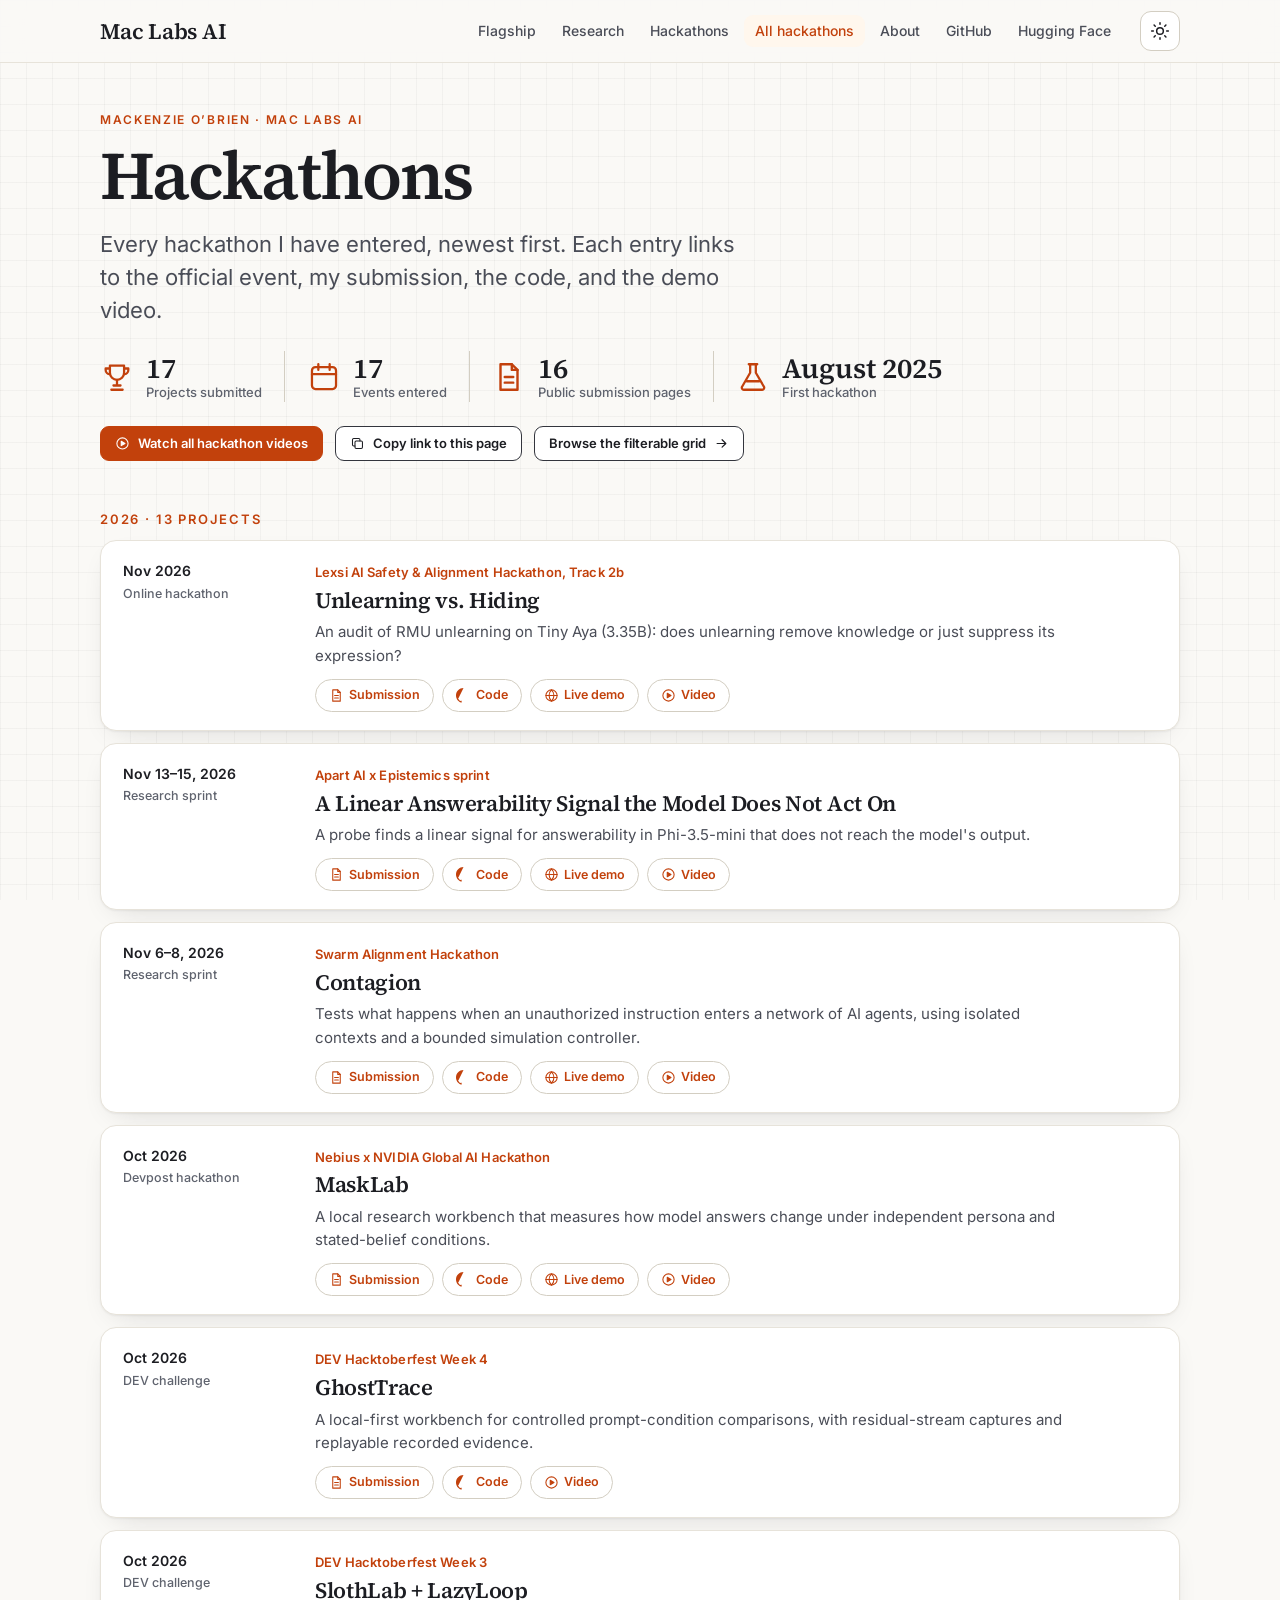
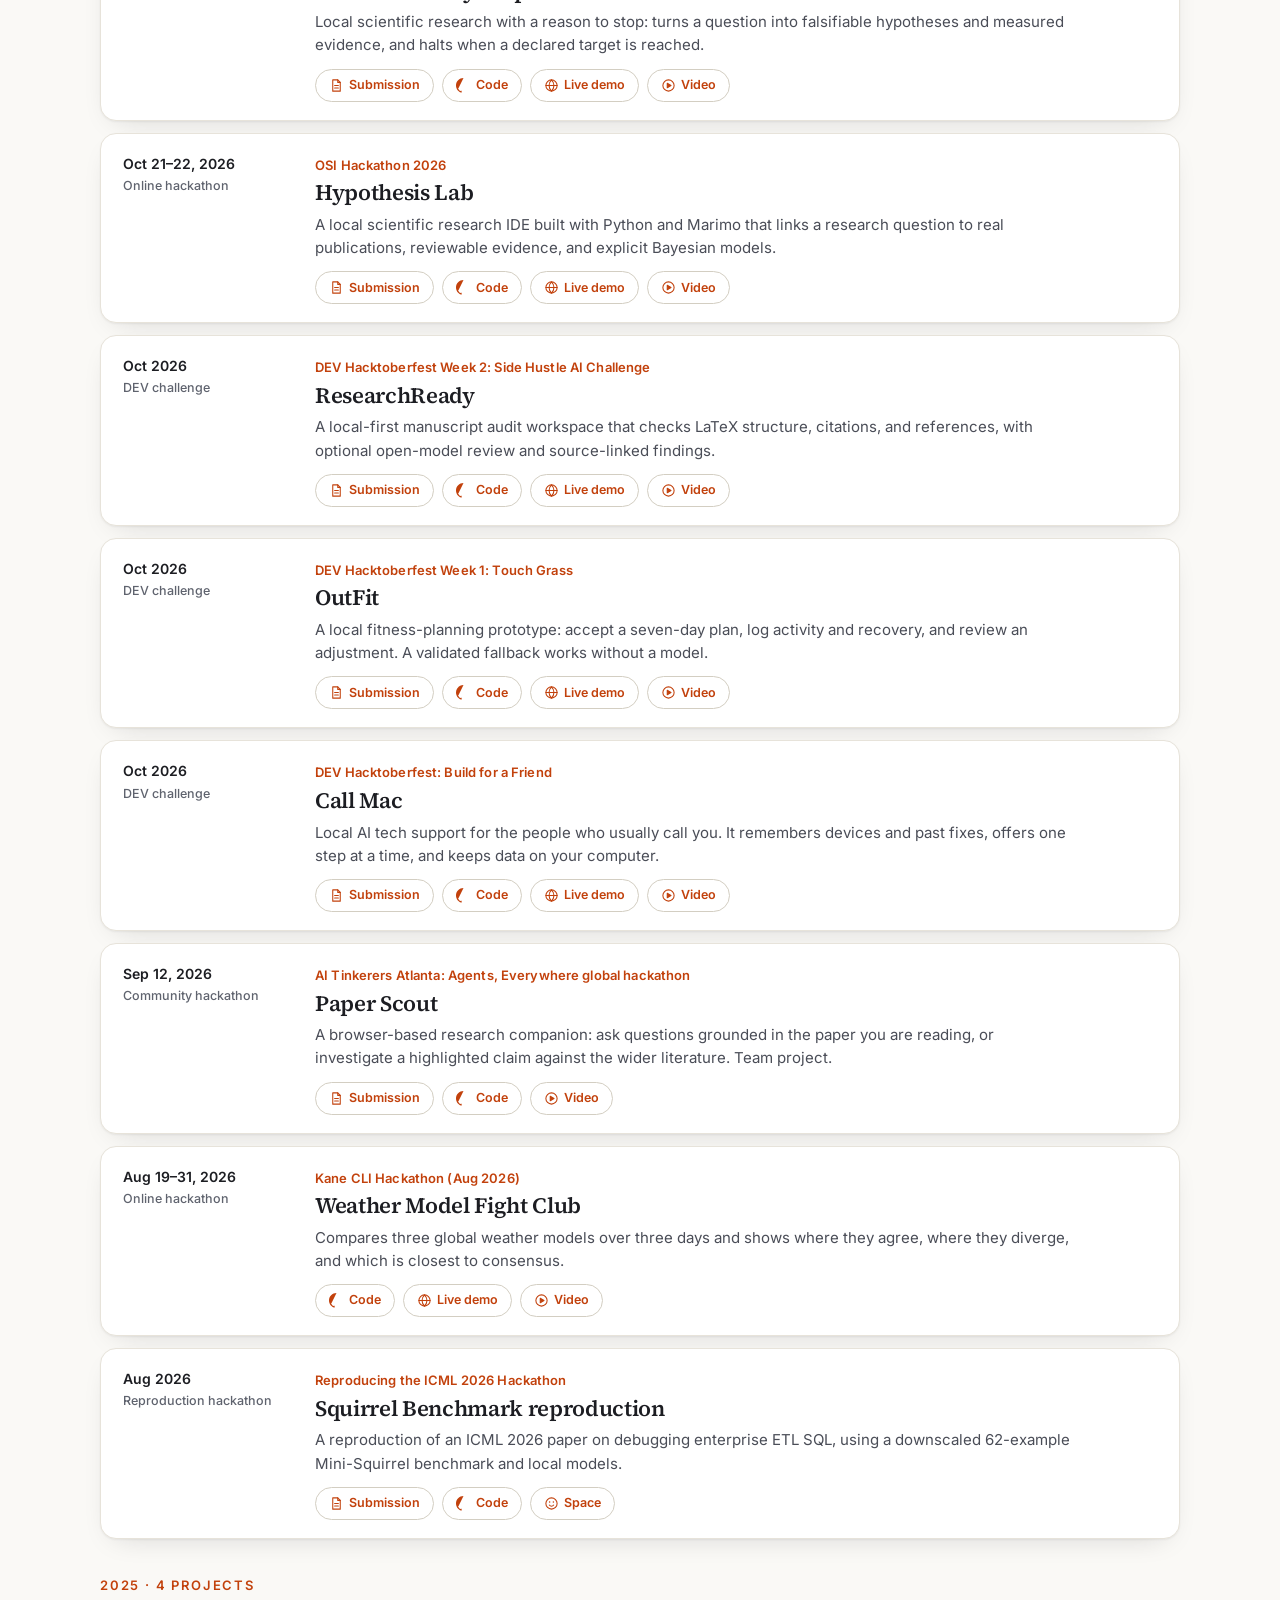
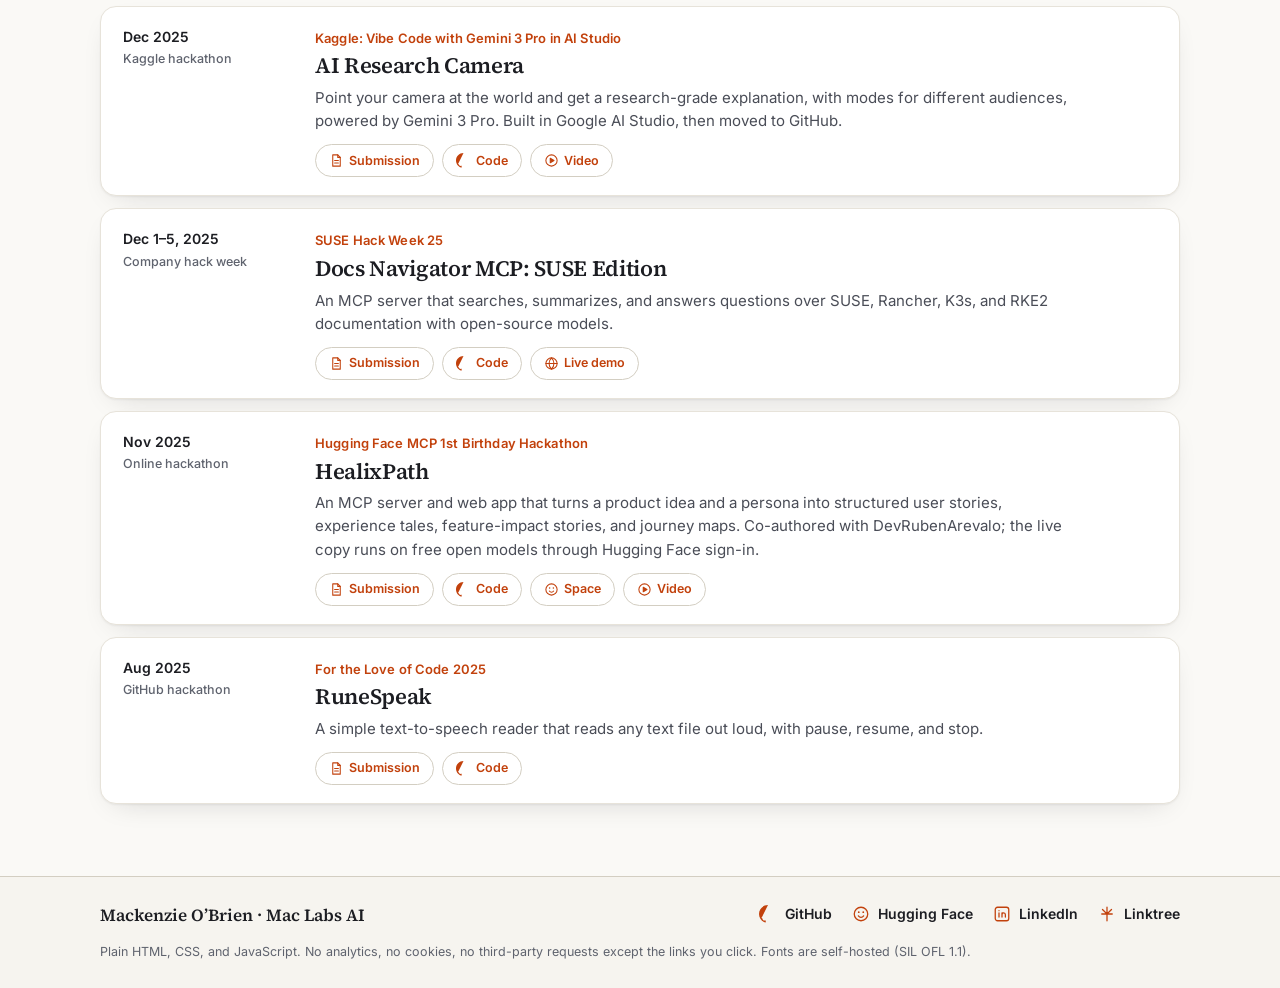
==== hackathons/index.html @ 01b7ea4f "Redesign portfolio: research-first layout, hackathons page, HealixPath entry, SPAR card - Rebuild th" ====
<!doctype html>
<html lang="en">
<head>
<meta charset="utf-8">
<meta name="viewport" content="width=device-width, initial-scale=1, viewport-fit=cover">
<title>Hackathons | Mackenzie O&rsquo;Brien, Mac Labs AI</title>
<meta name="description" content="Every hackathon Mackenzie O&rsquo;Brien has entered, newest first: the event, the project, the submission, the code, and the demo video.">
<meta name="author" content="Mackenzie O'Brien">
<meta name="color-scheme" content="light dark">
<meta name="theme-color" content="#faf9f6" media="(prefers-color-scheme: light)">
<meta name="theme-color" content="#15130f" media="(prefers-color-scheme: dark)">
<meta name="referrer" content="strict-origin-when-cross-origin">
<link rel="canonical" href="https://mso-docs.github.io/mac-portfolio/hackathons/">
<meta property="og:type" content="website">
<meta property="og:site_name" content="Mac Labs AI">
<meta property="og:title" content="Hackathons | Mackenzie O&rsquo;Brien">
<meta property="og:description" content="Every hackathon Mackenzie O&rsquo;Brien has entered, newest first: the event, the project, the submission, the code, and the demo video.">
<meta property="og:url" content="https://mso-docs.github.io/mac-portfolio/hackathons/">
<meta property="og:image" content="https://mso-docs.github.io/mac-portfolio/assets/og-hackathons.png">
<meta property="og:image:width" content="1200"><meta property="og:image:height" content="630">
<meta property="og:image:alt" content="Hackathons by Mackenzie O'Brien: a dated timeline of every event entered, on a warm paper background.">
<meta name="twitter:card" content="summary_large_image">
<meta name="twitter:title" content="Hackathons | Mackenzie O&rsquo;Brien">
<meta name="twitter:description" content="Every hackathon Mackenzie O&rsquo;Brien has entered, newest first.">
<meta name="twitter:image" content="https://mso-docs.github.io/mac-portfolio/assets/og-hackathons.png">
<link rel="icon" href="../assets/favicon.svg" type="image/svg+xml">
<link rel="icon" href="../assets/favicon-32.png" sizes="32x32" type="image/png">
<link rel="apple-touch-icon" href="../assets/apple-touch-icon.png">
<script>
/* Set the theme before first paint so there is no flash. Saved choice wins, then the system setting. */
(function () {
  var t = null;
  try { t = localStorage.getItem("theme"); } catch (e) {}
  if (t !== "light" && t !== "dark") {
    t = window.matchMedia && window.matchMedia("(prefers-color-scheme: dark)").matches ? "dark" : "light";
  }
  var r = document.documentElement;
  r.setAttribute("data-theme", t);
  r.classList.add("js");
})();
</script>
<link rel="preload" href="../assets/fonts/inter-latin-wght-normal.woff2" as="font" type="font/woff2" crossorigin>
<link rel="preload" href="../assets/fonts/source-serif-4-latin-wght-normal.woff2" as="font" type="font/woff2" crossorigin>
<link rel="stylesheet" href="../css/style.css">
</head>
<body data-root="..">
<svg width="0" height="0" style="position:absolute" aria-hidden="true" focusable="false">
  <symbol id="i-github" viewBox="0 0 16 16"><path fill="currentColor" d="M8 0C3.58 0 0 3.58 0 8c0 3.54 2.29 6.53 5.47 7.59.4.07.55-.17.55-.38 0-.19-.01-.82-.01-1.49-2.01.37-2.53-.49-2.69-.94-.09-.23-.48-.94-.82-1.13-.28-.15-.68-.52-.01-.53.63-.01 1.08.58 <IP> 1.21 1.87.87 2.33.66.07-.52.28-.87.51-1.07-1.78-.2-3.64-.89-3.64-3.95 0-.87.31-1.59.82-2.15-.08-.2-.36-1.02.08-2.12 0 0 .67-.21 2.2.82.64-.18 1.32-.27 2-.27.68 0 1.36.09 2 .27 1.53-1.04 2.2-.82 2.2-.82.44 1.1.16 1.92.08 2.12.51.56.82 1.27.82 2.15 0 3.07-1.87 3.75-3.65 3.95.29.25.54.73.54 1.48 0 1.07-.01 1.93-.01 2.2 0 .21.15.46.55.38A8.013 8.013 0 0016 8c0-4.42-3.58-8-8-8z"/></symbol>
  <symbol id="i-hf" viewBox="0 0 24 24"><g fill="none" stroke="currentColor" stroke-width="1.7" stroke-linecap="round" stroke-linejoin="round"><circle cx="12" cy="12" r="9"/><path d="M8.5 14.5c1 1.4 2.1 2 3.5 2s2.5-.6 3.5-2"/><path d="M9 9.5h.01M15 9.5h.01" stroke-width="2.4"/></g></symbol>
  <symbol id="i-lounge" viewBox="0 0 24 24"><g fill="none" stroke="currentColor" stroke-width="1.7" stroke-linecap="round" stroke-linejoin="round"><path d="M4 11V8a3 3 0 0 1 3-3h10a3 3 0 0 1 3 3v3"/><path d="M3 11h18v5a2 2 0 0 1-2 2H5a2 2 0 0 1-2-2z"/><path d="M6 18v2M18 18v2"/></g></symbol>
  <symbol id="i-glama" viewBox="0 0 24 24"><g fill="none" stroke="currentColor" stroke-width="1.7" stroke-linecap="round" stroke-linejoin="round"><rect x="3" y="4" width="18" height="6" rx="1.5"/><rect x="3" y="14" width="18" height="6" rx="1.5"/><path d="M7 7h.01M7 17h.01" stroke-width="2.4"/></g></symbol>
  <symbol id="i-globe" viewBox="0 0 24 24"><g fill="none" stroke="currentColor" stroke-width="1.7" stroke-linecap="round" stroke-linejoin="round"><circle cx="12" cy="12" r="9"/><path d="M3 12h18M12 3c2.6 2.6 3.9 5.6 3.9 9s-1.3 6.4-3.9 9c-2.6-2.6-3.9-5.6-3.9-9S9.4 5.6 12 3z"/></g></symbol>
  <symbol id="i-play" viewBox="0 0 24 24"><g fill="none" stroke="currentColor" stroke-width="1.7" stroke-linecap="round" stroke-linejoin="round"><circle cx="12" cy="12" r="9"/><path d="M10 8.5v7l6-3.5z" fill="currentColor"/></g></symbol>
  <symbol id="i-doc" viewBox="0 0 24 24"><g fill="none" stroke="currentColor" stroke-width="1.7" stroke-linecap="round" stroke-linejoin="round"><path d="M6 3h8l4 4v14H6z"/><path d="M14 3v4h4M9 12h6M9 16h6"/></g></symbol>
  <symbol id="i-data" viewBox="0 0 24 24"><g fill="none" stroke="currentColor" stroke-width="1.7" stroke-linecap="round" stroke-linejoin="round"><ellipse cx="12" cy="6" rx="7" ry="3"/><path d="M5 6v6c0 1.7 3.1 3 7 3s7-1.3 7-3V6M5 12v6c0 1.7 3.1 3 7 3s7-1.3 7-3v-6"/></g></symbol>
  <symbol id="i-model" viewBox="0 0 24 24"><g fill="none" stroke="currentColor" stroke-width="1.7" stroke-linecap="round" stroke-linejoin="round"><circle cx="6" cy="6" r="2"/><circle cx="18" cy="6" r="2"/><circle cx="12" cy="18" r="2"/><path d="M8 6h8M7 8l4 8M17 8l-4 8"/></g></symbol>
  <symbol id="i-link" viewBox="0 0 24 24"><g fill="none" stroke="currentColor" stroke-width="1.7" stroke-linecap="round" stroke-linejoin="round"><path d="M10 14a4 4 0 0 0 5.7 0l3-3a4 4 0 0 0-5.7-5.7l-1 1"/><path d="M14 10a4 4 0 0 0-5.7 0l-3 3A4 4 0 0 0 11 18.7l1-1"/></g></symbol>
  <symbol id="i-mic" viewBox="0 0 24 24"><g fill="none" stroke="currentColor" stroke-width="1.7" stroke-linecap="round" stroke-linejoin="round"><path d="M4 5h16v11H9l-5 4z"/><path d="M8 9h8M8 12h5"/></g></symbol>
  <symbol id="i-linkedin" viewBox="0 0 24 24"><g fill="none" stroke="currentColor" stroke-width="1.7" stroke-linecap="round" stroke-linejoin="round"><rect x="3" y="3" width="18" height="18" rx="3"/><path d="M8 10.5V16M8 7.6v.01M12 16v-5.5M12 13c0-1.7 1-2.6 2.3-2.6S16.5 11.3 16.5 13V16"/></g></symbol>
  <symbol id="i-tree" viewBox="0 0 24 24"><g fill="none" stroke="currentColor" stroke-width="1.7" stroke-linecap="round" stroke-linejoin="round"><path d="M12 21v-9M12 12 6 6M12 12l6-6M12 12V3M12 12 5 12M12 12l7 0"/></g></symbol>
  <symbol id="i-sun" viewBox="0 0 24 24"><g fill="none" stroke="currentColor" stroke-width="1.8" stroke-linecap="round" stroke-linejoin="round"><circle cx="12" cy="12" r="4"/><path d="M12 2v2M12 20v2M4.9 4.9l1.4 1.4M17.7 17.7l1.4 1.4M2 12h2M20 12h2M4.9 19.1l1.4-1.4M17.7 6.3l1.4-1.4"/></g></symbol>
  <symbol id="i-moon" viewBox="0 0 24 24"><g fill="none" stroke="currentColor" stroke-width="1.8" stroke-linecap="round" stroke-linejoin="round"><path d="M20 14.5A8 8 0 0 1 9.5 4 8 8 0 1 0 20 14.5z"/></g></symbol>
  <symbol id="i-menu" viewBox="0 0 24 24"><g fill="none" stroke="currentColor" stroke-width="1.9" stroke-linecap="round"><path d="M4 7h16M4 12h16M4 17h16"/></g></symbol>
  <symbol id="i-x" viewBox="0 0 24 24"><g fill="none" stroke="currentColor" stroke-width="1.9" stroke-linecap="round"><path d="M6 6l12 12M18 6 6 18"/></g></symbol>
  <symbol id="i-tools" viewBox="0 0 24 24"><g fill="none" stroke="currentColor" stroke-width="1.6" stroke-linecap="round" stroke-linejoin="round"><path d="M14.5 6.5a4 4 0 0 0-5 5L4 17l3 3 5.5-5.5a4 4 0 0 0 5-5L15 12l-3-3z"/></g></symbol>
  <symbol id="i-flask" viewBox="0 0 24 24"><g fill="none" stroke="currentColor" stroke-width="1.6" stroke-linecap="round" stroke-linejoin="round"><path d="M9 3h6M10 3v6l-5.5 9.5A1.5 1.5 0 0 0 5.8 21h12.4a1.5 1.5 0 0 0 1.3-2.5L14 9V3"/><path d="M7.5 15h9"/></g></symbol>
  <symbol id="i-trophy" viewBox="0 0 24 24"><g fill="none" stroke="currentColor" stroke-width="1.6" stroke-linecap="round" stroke-linejoin="round"><path d="M7 4h10v5a5 5 0 0 1-10 0z"/><path d="M7 6H4v1a3 3 0 0 0 3 3M17 6h3v1a3 3 0 0 1-3 3M12 14v4M8 21h8M9.5 18h5"/></g></symbol>
  <symbol id="i-cal" viewBox="0 0 24 24"><g fill="none" stroke="currentColor" stroke-width="1.6" stroke-linecap="round" stroke-linejoin="round"><rect x="3.5" y="5" width="17" height="15.5" rx="2.5"/><path d="M3.5 10h17M8 3v4M16 3v4"/></g></symbol>
  <symbol id="i-arrow" viewBox="0 0 24 24"><g fill="none" stroke="currentColor" stroke-width="1.9" stroke-linecap="round" stroke-linejoin="round"><path d="M5 12h14M13 6l6 6-6 6"/></g></symbol>
  <symbol id="i-copy" viewBox="0 0 24 24"><g fill="none" stroke="currentColor" stroke-width="1.7" stroke-linecap="round" stroke-linejoin="round"><rect x="8" y="8" width="12" height="12" rx="2"/><path d="M16 8V6a2 2 0 0 0-2-2H6a2 2 0 0 0-2 2v8a2 2 0 0 0 2 2h2"/></g></symbol>
</svg>

<a class="skip" href="#main">Skip to content</a>

<header class="site-header">
  <nav class="nav wrap" aria-label="Primary">
    <a class="wordmark" href="../" aria-label="Mac Labs AI, back to the portfolio">Mac Labs AI</a>
    <button class="menu-btn" type="button" aria-expanded="false" aria-controls="nav-links">
      <svg class="ic ic-open" aria-hidden="true"><use href="#i-menu"/></svg>
      <svg class="ic ic-close" aria-hidden="true"><use href="#i-x"/></svg>
      <span class="sr-only">Menu</span>
    </button>
    <ul class="nav-links" id="nav-links">
      <li><a href="../#flagship">Flagship</a></li>
      <li><a href="../#research">Research</a></li>
      <li><a href="../#hackathons">Hackathons</a></li>
      <li><a href="./" aria-current="page">All hackathons</a></li>
      <li><a href="../#about">About</a></li>
      <li><a href="https://github.com/mso-docs" rel="noopener">GitHub</a></li>
      <li><a href="https://huggingface.co/mackenzietechdocs" rel="noopener">Hugging Face</a></li>
    </ul>
    <button class="theme-toggle" id="theme-toggle" type="button" aria-label="Switch to dark mode" title="Switch theme">
      <svg class="ic ic-sun" aria-hidden="true"><use href="#i-sun"/></svg>
      <svg class="ic ic-moon" aria-hidden="true"><use href="#i-moon"/></svg>
    </button>
  </nav>
</header>

<main id="main">
<section class="page-hero wrap" aria-labelledby="h-hk">
  <p class="eyebrow">Mackenzie O&rsquo;Brien &middot; Mac Labs AI</p>
  <h1 id="h-hk">Hackathons</h1>
  <p class="lede">Every hackathon I have entered, newest first. Each entry links to the official event, my submission, the code, and the demo video.</p>
  <ul class="stats hk-stats" aria-label="Hackathon totals">
    <li class="stat"><svg class="ic" aria-hidden="true"><use href="#i-trophy"/></svg><span class="stat-text"><strong id="hk-total">17</strong><span>Projects submitted</span></span></li>
    <li class="stat"><svg class="ic" aria-hidden="true"><use href="#i-cal"/></svg><span class="stat-text"><strong id="hk-events">17</strong><span>Events entered</span></span></li>
    <li class="stat"><svg class="ic" aria-hidden="true"><use href="#i-doc"/></svg><span class="stat-text"><strong id="hk-submissions">13</strong><span>Public submission pages</span></span></li>
    <li class="stat"><svg class="ic" aria-hidden="true"><use href="#i-flask"/></svg><span class="stat-text"><strong id="hk-since">August 2025</strong><span>First hackathon</span></span></li>
  </ul>
  <div class="cta">
    <a class="btn btn-primary btn-small" data-playlist href="https://www.youtube.com/playlist?list=PLS06olZGZM-M" rel="noopener"><svg class="ic" aria-hidden="true"><use href="#i-play"/></svg><span>Watch all hackathon videos</span></a>
    <button class="btn btn-ghost btn-small" type="button" id="copy-timeline" hidden><svg class="ic" aria-hidden="true"><use href="#i-copy"/></svg><span>Copy link to this page</span></button>
    <a class="btn btn-ghost btn-small" href="../#hackathons"><span>Browse the filterable grid</span><svg class="ic" aria-hidden="true"><use href="#i-arrow"/></svg></a>
  </div>
</section>

<section class="wrap hk-wrap" aria-label="Hackathon list">
  <div id="hk-list"><p class="grid-fallback">Loading the hackathon list. If it does not load, see <a href="https://github.com/mso-docs?tab=repositories">all repositories on GitHub</a>.</p></div>
</section>
</main>

<footer class="site-footer">
  <div class="wrap footer-inner">
    <p>Mackenzie O&rsquo;Brien &middot; Mac Labs AI</p>
    <ul class="footer-links">
      <li><a href="https://github.com/mso-docs" rel="noopener"><svg class="ic" aria-hidden="true"><use href="#i-github"/></svg>GitHub</a></li>
      <li><a href="https://huggingface.co/mackenzietechdocs" rel="noopener"><svg class="ic" aria-hidden="true"><use href="#i-hf"/></svg>Hugging Face</a></li>
      <li><a href="https://www.linkedin.com/in/mackenzieoc" rel="noopener"><svg class="ic" aria-hidden="true"><use href="#i-linkedin"/></svg>LinkedIn</a></li>
      <li><a href="https://linktr.ee/mackenzie.techdocs" rel="noopener"><svg class="ic" aria-hidden="true"><use href="#i-tree"/></svg>Linktree</a></li>
    </ul>
    <p class="fine">Plain HTML, CSS, and JavaScript. No analytics, no cookies, no third-party requests except the links you click. Fonts are self-hosted (SIL OFL 1.1).</p>
  </div>
</footer>

<noscript><p class="noscript wrap">JavaScript renders this list from <a href="../data/projects.json">data/projects.json</a>. You can also browse <a href="https://github.com/mso-docs?tab=repositories">GitHub</a>.</p></noscript>
<script src="../js/main.js" defer></script>
</body>
</html>
---- css/style.css ----
/* Mackenzie O'Brien portfolio. Editorial design system shared with the Lexsi and Apart landing pages:
   warm paper, ink text, Source Serif 4 display, Inter body, orange accent, 26px notebook grid.
   Light is the default; dark is a warm counterpart (not inverted), chosen by system setting or the toggle.
   Fonts are self-hosted (Inter, Source Serif 4, JetBrains Mono; SIL OFL 1.1). No third-party requests. */
@font-face{font-family:"Inter";font-style:normal;font-weight:100 900;font-display:swap;src:url("../assets/fonts/inter-latin-wght-normal.woff2") format("woff2")}
@font-face{font-family:"Source Serif 4";font-style:normal;font-weight:200 900;font-display:swap;src:url("../assets/fonts/source-serif-4-latin-wght-normal.woff2") format("woff2")}
@font-face{font-family:"Source Serif 4";font-style:italic;font-weight:200 900;font-display:swap;src:url("../assets/fonts/source-serif-4-latin-wght-italic.woff2") format("woff2")}
@font-face{font-family:"JetBrains Mono";font-style:normal;font-weight:500;font-display:swap;src:url("../assets/fonts/jetbrains-mono-latin-500-normal.woff2") format("woff2")}

/* ---------- tokens ---------- */
:root{
  /* Lexsi / Apart tokens */
  --ink-950:#0f1013;--ink-900:#17181c;--ink-800:#1f2127;--ink-700:#33353d;--ink-600:#4a4d57;
  --orange:#f97316;--orange-600:#ea580c;--orange-700:#c2410c;--orange-300:#fdba74;--orange-50:#fff7ed;
  --serif:"Source Serif 4",ui-serif,"Iowan Old Style","Palatino Linotype",Georgia,serif;
  --sans:"Inter",ui-sans-serif,system-ui,-apple-system,"Segoe UI",sans-serif;
  --mono:"JetBrains Mono",ui-monospace,SFMono-Regular,Menlo,monospace;
  /* light theme */
  --bg:#faf9f6;--bg-2:#f6f4ef;--surface:#ffffff;--surface-2:#fcfbf8;
  --text:#1c1d22;--text-2:#4a4d57;--muted:#5f636e;
  --line:#e7e3da;--line-strong:#d3cec2;
  --accent:#c2410c;--accent-hover:#9a3412;--accent-fill:#f97316;--accent-soft:#fff7ed;--accent-line:#fdba74;
  --on-accent:#ffffff;--btn-bg:#c2410c;--btn-fg:#ffffff;
  --grid:rgba(23,24,28,.035);
  --sprig:#b9b2a2;
  --shadow:0 1px 2px rgba(23,24,28,.05),0 10px 28px -16px rgba(23,24,28,.22);
  --shadow-hover:0 2px 4px rgba(23,24,28,.06),0 18px 36px -18px rgba(23,24,28,.32);
  --suse:#1f7a4d;--suse-soft:#e9f6ef;--suse-line:#bfe3cf;
  --img-filter:none;
  color-scheme:light;
}
@media (prefers-color-scheme:dark){
  :root:not([data-theme="light"]){
    --bg:#15130f;--bg-2:#1b1813;--surface:#1f1c17;--surface-2:#252119;
    --text:#efe9dc;--text-2:#cfc8b9;--muted:#a39c8e;
    --line:#33302a;--line-strong:#4a453c;
    --accent:#fb923c;--accent-hover:#fdba74;--accent-fill:#fb923c;--accent-soft:#2b1d12;--accent-line:#6b3a14;
    --on-accent:#1a1208;--btn-bg:#fb923c;--btn-fg:#1a1208;
    --grid:rgba(255,240,210,.032);
    --sprig:#5b5547;
    --shadow:0 1px 2px rgba(0,0,0,.35),0 12px 28px -16px rgba(0,0,0,.7);
    --shadow-hover:0 2px 4px rgba(0,0,0,.4),0 18px 36px -18px rgba(0,0,0,.85);
    --suse:#5fd39a;--suse-soft:#14271e;--suse-line:#25503a;
    --img-filter:brightness(.93) contrast(1.02);
    color-scheme:dark;
  }
}
:root[data-theme="dark"]{
  --bg:#15130f;--bg-2:#1b1813;--surface:#1f1c17;--surface-2:#252119;
  --text:#efe9dc;--text-2:#cfc8b9;--muted:#a39c8e;
  --line:#33302a;--line-strong:#4a453c;
  --accent:#fb923c;--accent-hover:#fdba74;--accent-fill:#fb923c;--accent-soft:#2b1d12;--accent-line:#6b3a14;
  --on-accent:#1a1208;--btn-bg:#fb923c;--btn-fg:#1a1208;
  --grid:rgba(255,240,210,.032);
  --sprig:#5b5547;
  --shadow:0 1px 2px rgba(0,0,0,.35),0 12px 28px -16px rgba(0,0,0,.7);
  --shadow-hover:0 2px 4px rgba(0,0,0,.4),0 18px 36px -18px rgba(0,0,0,.85);
  --suse:#5fd39a;--suse-soft:#14271e;--suse-line:#25503a;
  --img-filter:brightness(.93) contrast(1.02);
  color-scheme:dark;
}

/* ---------- base ---------- */
*{box-sizing:border-box}
html{scroll-behavior:smooth;-webkit-text-size-adjust:100%;scroll-padding-top:84px}
@media (prefers-reduced-motion:reduce){html{scroll-behavior:auto}*{transition:none !important;animation:none !important}}
body{margin:0;background-color:var(--bg);color:var(--text);font:400 16px/1.6 var(--sans);-webkit-font-smoothing:antialiased;
  background-image:linear-gradient(var(--grid) 1px,transparent 1px),linear-gradient(90deg,var(--grid) 1px,transparent 1px);
  background-size:26px 26px;background-attachment:fixed}
img{max-width:100%;height:auto;display:block}
a{color:var(--accent);text-underline-offset:3px}
a:hover{color:var(--accent-hover)}
:focus-visible{outline:3px solid var(--accent-fill);outline-offset:3px;border-radius:6px}
button{font:inherit;color:inherit}
h1,h2,h3{margin:0}
p{margin:0 0 12px}
ul,ol{margin:0;padding:0;list-style:none}
[hidden]{display:none !important}
.sr-only{position:absolute;width:1px;height:1px;overflow:hidden;clip:rect(0 0 0 0);white-space:nowrap}
.skip{position:absolute;left:12px;top:-60px;background:var(--ink-900);color:#fff;padding:10px 14px;border-radius:10px;z-index:30;text-decoration:none;font-weight:600}
.skip:focus{top:12px;color:#fff}
.wrap{max-width:1120px;margin:0 auto;padding-left:20px;padding-right:20px}
.ic{width:1.15em;height:1.15em;flex:none;display:inline-block;vertical-align:-.2em}

/* ---------- nav ---------- */
.site-header{position:sticky;top:0;z-index:20;background:color-mix(in srgb,var(--bg) 88%,transparent);backdrop-filter:saturate(1.4) blur(10px);-webkit-backdrop-filter:saturate(1.4) blur(10px);border-bottom:1px solid var(--line)}
.nav{display:flex;align-items:center;gap:18px;min-height:62px;position:relative}
.wordmark{font:600 22px/1 var(--serif);color:var(--text);text-decoration:none;letter-spacing:-.01em;margin-right:auto;white-space:nowrap}
.wordmark:hover{color:var(--accent)}
.nav-links{display:flex;gap:4px;flex-wrap:wrap;justify-content:flex-end}
.nav-links a{display:block;padding:8px 11px;border-radius:9px;font:500 14px/1.2 var(--sans);color:var(--text-2);text-decoration:none}
.nav-links a:hover{color:var(--accent);background:var(--accent-soft)}
.theme-toggle,.menu-btn{display:grid;place-items:center;width:40px;height:40px;border-radius:11px;border:1px solid var(--line-strong);background:var(--surface);color:var(--text);cursor:pointer;transition:background .15s,border-color .15s}
.theme-toggle:hover,.menu-btn:hover{border-color:var(--accent-fill);background:var(--accent-soft);color:var(--accent)}
.theme-toggle .ic,.menu-btn .ic{width:20px;height:20px}
.theme-toggle .ic-moon{display:none}
:root[data-theme="dark"] .theme-toggle .ic-sun{display:none}
:root[data-theme="dark"] .theme-toggle .ic-moon{display:block}
.menu-btn{display:none}
.menu-btn .ic-close{display:none}
.menu-btn[aria-expanded="true"] .ic-open{display:none}
.menu-btn[aria-expanded="true"] .ic-close{display:block}

/* ---------- hero ---------- */
.hero{position:relative;padding-top:56px;padding-bottom:36px}
.hero-copy{position:relative;z-index:1}
.eyebrow,.kicker{font:600 12px/1.5 var(--sans);letter-spacing:.14em;text-transform:uppercase;color:var(--accent);margin:0 0 12px}
.hero h1{font:600 clamp(44px,8.2vw,84px)/1.02 var(--serif);letter-spacing:-.03em;margin:0 0 20px;color:var(--text)}
.lede{font:400 clamp(18px,2.1vw,22px)/1.5 var(--sans);color:var(--text-2);max-width:640px;margin:0 0 26px}
.cta{display:flex;flex-wrap:wrap;gap:12px;margin-bottom:34px}
.hero-art{position:absolute;right:8px;top:8px;width:320px;z-index:0;color:var(--sprig);pointer-events:none}
.sprig{width:100%;height:auto;opacity:.95}
.stats{display:flex;flex-wrap:wrap;gap:12px 0}
.stat{display:flex;align-items:center;gap:12px;padding:2px 22px 2px 0;margin-right:22px;border-right:1px solid var(--line-strong)}
.stat:last-child{border-right:0;margin-right:0;padding-right:0}
.stat .ic{width:34px;height:34px;color:var(--accent);stroke-width:1.4}
.stat-text{display:flex;flex-direction:column;line-height:1.2}
.stat-text strong{font:600 28px/1.1 var(--serif);color:var(--text)}
.stat-text span{font:500 13px/1.3 var(--sans);color:var(--muted)}

/* ---------- buttons, pills, tags ---------- */
.btn{display:inline-flex;align-items:center;justify-content:center;gap:8px;padding:13px 22px;border-radius:11px;font:600 15px/1 var(--sans);text-decoration:none;border:1.5px solid transparent;cursor:pointer;transition:background .15s,border-color .15s,transform .15s}
.btn-primary{background:var(--btn-bg);color:var(--btn-fg);border-color:var(--btn-bg)}
.btn-primary:hover{transform:translateY(-1px);filter:brightness(1.08);color:var(--btn-fg)}
.btn-ghost{background:var(--surface);color:var(--text);border-color:var(--ink-700)}
:root[data-theme="dark"] .btn-ghost{border-color:var(--line-strong)}
.btn-ghost:hover{border-color:var(--accent-fill);color:var(--accent);transform:translateY(-1px)}
.btn-small{padding:9px 14px;font-size:13px;border-radius:9px}
.pill{display:inline-flex;align-items:center;gap:8px;padding:9px 14px;border-radius:999px;font:600 13px/1 var(--sans);color:var(--text);text-decoration:none;background:var(--surface);border:1px solid var(--line-strong);transition:background .15s,border-color .15s,color .15s}
.pill:hover{border-color:var(--accent-fill);color:var(--accent);background:var(--accent-soft)}
.pill-primary{border-color:var(--accent-line);background:var(--accent-soft);color:var(--accent)}
.pill-primary:hover{border-color:var(--accent-fill)}
.pill .ic{width:16px;height:16px}
.links{display:flex;flex-wrap:wrap;gap:8px}
.tag{display:inline-block;font:600 12px/1.3 var(--sans);padding:5px 10px;border-radius:7px;border:1px solid var(--line-strong);color:var(--text-2);background:var(--bg-2)}
.tag-event{border-color:var(--accent-line);background:var(--accent-soft);color:var(--accent)}
.tag-row{margin:0 0 8px}
.origin{font:500 14px/1.5 var(--sans);color:var(--text-2);border-left:3px solid var(--accent-line);padding-left:12px;margin:14px 0 0}
.fine{font:400 12.5px/1.5 var(--sans);color:var(--muted);margin:12px 0 0}

/* ---------- sections and cards ---------- */
.section{padding-top:52px;padding-bottom:8px}
.section-head{margin-bottom:22px}
.section-head h2{font:600 clamp(28px,4vw,38px)/1.1 var(--serif);letter-spacing:-.02em}
.section-sub{color:var(--muted);max-width:720px;margin:10px 0 0;font-size:16px}
.count{color:var(--text);font-weight:700}
.card{background:var(--surface);border:1px solid var(--line);border-radius:16px;box-shadow:var(--shadow)}
.card h3{font:600 24px/1.2 var(--serif);letter-spacing:-.015em}
.card-body{padding:22px 24px 24px}
.card img{filter:var(--img-filter)}

.flagship-grid{display:grid;grid-template-columns:repeat(2,minmax(0,1fr));gap:22px}
.flagship-card{display:flex;flex-direction:column;overflow:hidden}
.flagship-card .shot{width:100%;aspect-ratio:2/1;object-fit:cover;object-position:top;border-bottom:1px solid var(--line);background:var(--bg-2)}
.flagship-card h3{font-size:clamp(24px,3vw,30px);margin-bottom:6px}
.tagline{font:500 17px/1.4 var(--sans);color:var(--text-2);margin:0 0 12px}
.flagship-card .links{margin-top:16px}
.flagship-card.suse{border-top:4px solid var(--suse)}
.edition{color:var(--suse)}
.suse .tag-event{border-color:var(--suse-line);background:var(--suse-soft);color:var(--suse)}
.suse .pill-primary{border-color:var(--suse-line);background:var(--suse-soft);color:var(--suse)}
.suse .pill:hover{border-color:var(--suse);color:var(--suse);background:var(--suse-soft)}

.research-list{display:grid;gap:18px}
.research-row{display:grid;grid-template-columns:400px minmax(0,1fr);overflow:hidden}
.research-row .thumb{width:100%;height:100%;min-height:200px;object-fit:cover;border-right:1px solid var(--line)}
.research-row h3{margin-bottom:8px}
.research-row .links{margin-top:14px}
.tag-status{border-color:var(--line-strong);background:var(--bg-2);color:var(--muted)}
.research-row .thumb-placeholder{
  display:flex;flex-direction:column;justify-content:flex-end;gap:10px;
  min-height:220px;padding:28px 24px;object-fit:unset;
  background:
    radial-gradient(140px 110px at 82% 18%,color-mix(in srgb,var(--accent-fill) 22%,transparent),transparent 70%),
    linear-gradient(var(--line) 1px,transparent 1px) 0 0/22px 22px,
    linear-gradient(90deg,var(--line) 1px,transparent 1px) 0 0/22px 22px,
    var(--bg-2);
}
.research-row .thumb-placeholder .art-kicker{font:600 12px/1.5 var(--sans);letter-spacing:.14em;text-transform:uppercase;color:var(--accent)}
.research-row .thumb-placeholder .art-title{font:600 clamp(26px,3.2vw,36px)/1.15 var(--serif);letter-spacing:-.02em;color:var(--text);max-width:16ch}

/* ---------- hackathons ---------- */
.filter-bar{display:flex;flex-wrap:wrap;gap:8px;margin-bottom:18px}
.chip{display:inline-flex;align-items:center;gap:7px;padding:9px 15px;border-radius:999px;border:1px solid var(--line-strong);background:var(--surface);font:600 13.5px/1 var(--sans);color:var(--text-2);cursor:pointer;transition:background .15s,border-color .15s,color .15s}
.chip:hover{border-color:var(--accent-fill);color:var(--accent)}
.chip[aria-pressed="true"]{background:var(--btn-bg);border-color:var(--btn-bg);color:var(--btn-fg)}
.chip small{font:600 11.5px/1 var(--sans);opacity:.8}
.grid{display:grid;grid-template-columns:repeat(auto-fill,minmax(250px,1fr));gap:16px}
.grid-fallback{grid-column:1/-1;color:var(--muted)}
.proj{display:flex;flex-direction:column;overflow:hidden;transition:transform .15s,box-shadow .15s,border-color .15s;height:100%}
.proj:hover{transform:translateY(-2px);box-shadow:var(--shadow-hover);border-color:var(--line-strong)}
.proj-img{position:relative;aspect-ratio:16/9;border-bottom:1px solid var(--line);background:var(--bg-2);overflow:hidden}
.proj-img img{width:100%;height:100%;object-fit:cover;object-position:left top}
.art{position:absolute;inset:0;display:grid;place-items:center;background:
  radial-gradient(120px 90px at 82% 12%,color-mix(in srgb,var(--accent-fill) 22%,transparent),transparent 70%),
  linear-gradient(var(--line) 1px,transparent 1px) 0 0/22px 22px,linear-gradient(90deg,var(--line) 1px,transparent 1px) 0 0/22px 22px,var(--bg-2)}
.art span{font:600 56px/1 var(--serif);color:var(--accent);opacity:.9;letter-spacing:-.03em}
.proj-body{display:flex;flex-direction:column;gap:6px;padding:14px 16px 16px;flex:1}
.proj h3{font:600 19px/1.25 var(--serif)}
.proj-meta{display:flex;flex-wrap:wrap;align-items:center;gap:6px 8px}
.proj-date{font:500 12.5px/1.3 var(--sans);color:var(--muted)}
.proj-event{font:600 12px/1.35 var(--sans);color:var(--accent);margin:0}
.proj p.sum{font-size:14px;line-height:1.5;color:var(--text-2);margin:2px 0 6px}
.cats{display:flex;flex-wrap:wrap;gap:6px}
.cats .tag{font-size:11.5px;padding:3px 8px}
.proj-links{display:flex;flex-wrap:wrap;gap:6px 14px;margin-top:auto;padding-top:8px;font:600 13px/1.2 var(--sans)}
.proj-links a{display:inline-flex;align-items:center;gap:5px;color:var(--accent);text-decoration:none}
.proj-links a:hover{text-decoration:underline}
.proj-links .ic{width:15px;height:15px}
.proj.is-flagship{border-color:var(--accent-line)}

.timeline-wrap{margin-top:46px;padding-top:30px;border-top:1px solid var(--line-strong)}
.timeline-head{display:flex;flex-wrap:wrap;gap:12px 20px;align-items:center;justify-content:space-between;margin-bottom:16px}
.timeline-head h3{font:600 28px/1.15 var(--serif);letter-spacing:-.02em}
.timeline-tools{display:flex;flex-wrap:wrap;align-items:center;gap:12px}
.timeline-total{font:500 14px/1 var(--sans);color:var(--muted)}
.timeline-total strong{color:var(--text);font-size:16px}
.tl-year{font:600 13px/1 var(--sans);letter-spacing:.14em;text-transform:uppercase;color:var(--accent);margin:22px 0 10px}
.tl{position:relative;border-left:2px solid var(--line-strong);margin-left:6px;padding-left:0}
.tl li{position:relative;display:grid;grid-template-columns:130px minmax(0,1fr);gap:4px 18px;padding:9px 0 9px 22px}
.tl li::before{content:"";position:absolute;left:-7px;top:18px;width:12px;height:12px;border-radius:50%;background:var(--bg);border:2px solid var(--accent-fill)}
.tl .when{font:600 13px/1.5 var(--sans);color:var(--muted);padding-top:2px}
.tl .what{display:flex;flex-direction:column;gap:2px}
.tl .what strong{font:600 16px/1.35 var(--sans);color:var(--text)}
.tl .what a.proj-link{font:600 15px/1.35 var(--serif);color:var(--accent);text-decoration:none}
.tl .what a.proj-link:hover{text-decoration:underline}
.tl .what .kind{font:500 12.5px/1.4 var(--sans);color:var(--muted)}

/* ---------- other spaces, earlier work ---------- */
.mini-grid{display:grid;grid-template-columns:repeat(2,minmax(0,1fr));gap:18px}
.mini{padding:22px 24px}
.mini h3{margin-bottom:8px}
.mini p{color:var(--text-2)}
.mini .links{margin-top:12px}
.earlier-list{display:grid;grid-template-columns:repeat(3,minmax(0,1fr));gap:16px}
.earlier{display:flex;flex-direction:column;justify-content:space-between;gap:14px;padding:18px 20px}
.earlier h3{font-size:20px;margin-bottom:6px}
.earlier p{font-size:14.5px;line-height:1.5;color:var(--text-2);margin:0}
.earlier-foot{display:flex;align-items:center;justify-content:space-between;gap:10px;flex-wrap:wrap}
.earlier-links{display:flex;flex-wrap:wrap;gap:6px}
.earlier .pill{padding:7px 11px;font-size:12.5px}
.lang{font:500 12px/1 var(--mono);color:var(--muted)}

/* ---------- about, footer ---------- */
.about-grid{display:grid;grid-template-columns:minmax(0,1.1fr) minmax(0,1fr);gap:34px;align-items:start}
.about-grid p{font-size:17px;color:var(--text-2);max-width:560px}
.contact-list{display:grid;grid-template-columns:repeat(2,minmax(0,1fr));gap:12px}
.contact{display:flex;align-items:center;gap:12px;padding:14px 16px;border:1px solid var(--line);border-radius:14px;background:var(--surface);box-shadow:var(--shadow);text-decoration:none;color:var(--text);font:600 15px/1.2 var(--sans);transition:border-color .15s,transform .15s}
.contact:hover{border-color:var(--accent-fill);transform:translateY(-1px);color:var(--text)}
.contact .ic{width:26px;height:26px;color:var(--accent)}
.contact span{display:flex;flex-direction:column;gap:3px}
.contact small{font:400 12.5px/1.2 var(--sans);color:var(--muted)}
.site-footer{margin-top:64px;border-top:1px solid var(--line-strong);background:var(--bg-2)}
.footer-inner{display:flex;flex-wrap:wrap;align-items:center;justify-content:space-between;gap:12px 24px;padding-top:22px;padding-bottom:26px}
.footer-inner>p:first-child{font:600 17px/1.2 var(--serif);margin:0}
.footer-links{display:flex;flex-wrap:wrap;gap:6px 20px}
.footer-links a{display:inline-flex;align-items:center;gap:8px;color:var(--text);text-decoration:none;font:600 14px/1.2 var(--sans);padding:6px 0}
.footer-links a:hover{color:var(--accent)}
.footer-links .ic{width:18px;height:18px;color:var(--accent)}
.footer-inner .fine{flex-basis:100%;margin:0}
.noscript{padding-top:16px;color:var(--muted)}

/* ---------- responsive ---------- */
@media (max-width:1020px){
  .hero-art{width:240px;opacity:.55;right:0;top:0}
  .earlier-list{grid-template-columns:repeat(2,minmax(0,1fr))}
}
@media (max-width:860px){
  .js .menu-btn{display:grid}
  .js .nav{flex-wrap:wrap}
  .js .nav-links{display:none;order:5;flex-basis:100%;flex-direction:column;gap:2px;padding:6px 0 12px}
  .js .nav-links.open{display:flex}
  .js .nav-links a{padding:12px 10px;font-size:16px}
  .nav-links{flex-basis:100%;order:5;justify-content:flex-start;padding-bottom:10px}
  .flagship-grid,.mini-grid,.about-grid{grid-template-columns:1fr}
  .research-row{grid-template-columns:1fr}
  .research-row .thumb{height:auto;min-height:0;aspect-ratio:1200/630;border-right:0;border-bottom:1px solid var(--line)}
  .research-row .thumb-placeholder{aspect-ratio:16/9;min-height:160px}
}
@media (max-width:560px){
  body{font-size:15.5px}
  .hero{padding-top:36px}
  .hero-art{width:170px;opacity:.4}
  .stat{border-right:0;margin-right:0;padding-right:0;flex:1 1 44%}
  .stats{gap:18px 12px}
  .cta .btn{flex:1 1 100%}
  .card-body{padding:18px 18px 20px}
  .earlier-list,.contact-list{grid-template-columns:1fr}
  .grid{grid-template-columns:1fr}
  .tl li{grid-template-columns:1fr;gap:2px;padding-left:18px}
  .timeline-head h3{font-size:24px}
}

/* ---------- /hackathons/ page ---------- */
.inline-link{display:inline;font-weight:600}
.inline-link .ic{margin-left:4px}
.inline-link .ic{width:15px;height:15px}
.tl .what a.ev-link{font:600 16px/1.35 var(--sans);color:var(--text);text-decoration:none}
.tl .what a.ev-link:hover{color:var(--accent);text-decoration:underline}
.page-hero{padding-top:48px;padding-bottom:12px}
.page-hero h1{font:600 clamp(40px,7vw,68px)/1.04 var(--serif);letter-spacing:-.03em;margin:0 0 16px}
.page-hero .lede{margin-bottom:24px}
.hk-stats{margin-bottom:24px}
.page-hero .cta{margin-bottom:0}
.hk-wrap{padding-bottom:8px}
.hk-year{font:600 13px/1 var(--sans);letter-spacing:.14em;text-transform:uppercase;color:var(--accent);margin:34px 0 14px;padding-top:6px}
.hk{display:grid;gap:12px}
.hk-item{display:grid;grid-template-columns:170px minmax(0,1fr);gap:6px 22px;padding:18px 22px;background:var(--surface);border:1px solid var(--line);border-radius:16px;box-shadow:var(--shadow);scroll-margin-top:90px}
.hk-item:target{border-color:var(--accent-fill)}
.hk-when{display:flex;flex-direction:column;gap:4px;padding-top:3px}
.hk-date{font:600 14px/1.3 var(--sans);color:var(--text)}
.hk-when .kind{font:500 12.5px/1.4 var(--sans);color:var(--muted)}
.hk-event{display:inline-block;font:600 13px/1.4 var(--sans);letter-spacing:.01em;color:var(--accent);text-decoration:none}
a.hk-event:hover{text-decoration:underline}
.hk-proj{font:600 22px/1.25 var(--serif);letter-spacing:-.015em;margin:2px 0 6px}
.hk-proj a{color:var(--text);text-decoration:none}
.hk-proj a:hover{color:var(--accent);text-decoration:underline}
.hk-main .sum{font-size:15px;line-height:1.55;color:var(--text-2);margin:0 0 12px;max-width:760px}
.hk-main .proj-links{padding-top:0;gap:8px}
.hk-main .pill{padding:8px 13px;font-size:12.5px}
.nav-links a[aria-current="page"]{color:var(--accent);background:var(--accent-soft)}
@media (max-width:700px){
  .hk-item{grid-template-columns:1fr;padding:16px 18px}
  .hk-when{flex-direction:row;gap:10px;align-items:baseline;flex-wrap:wrap}
}
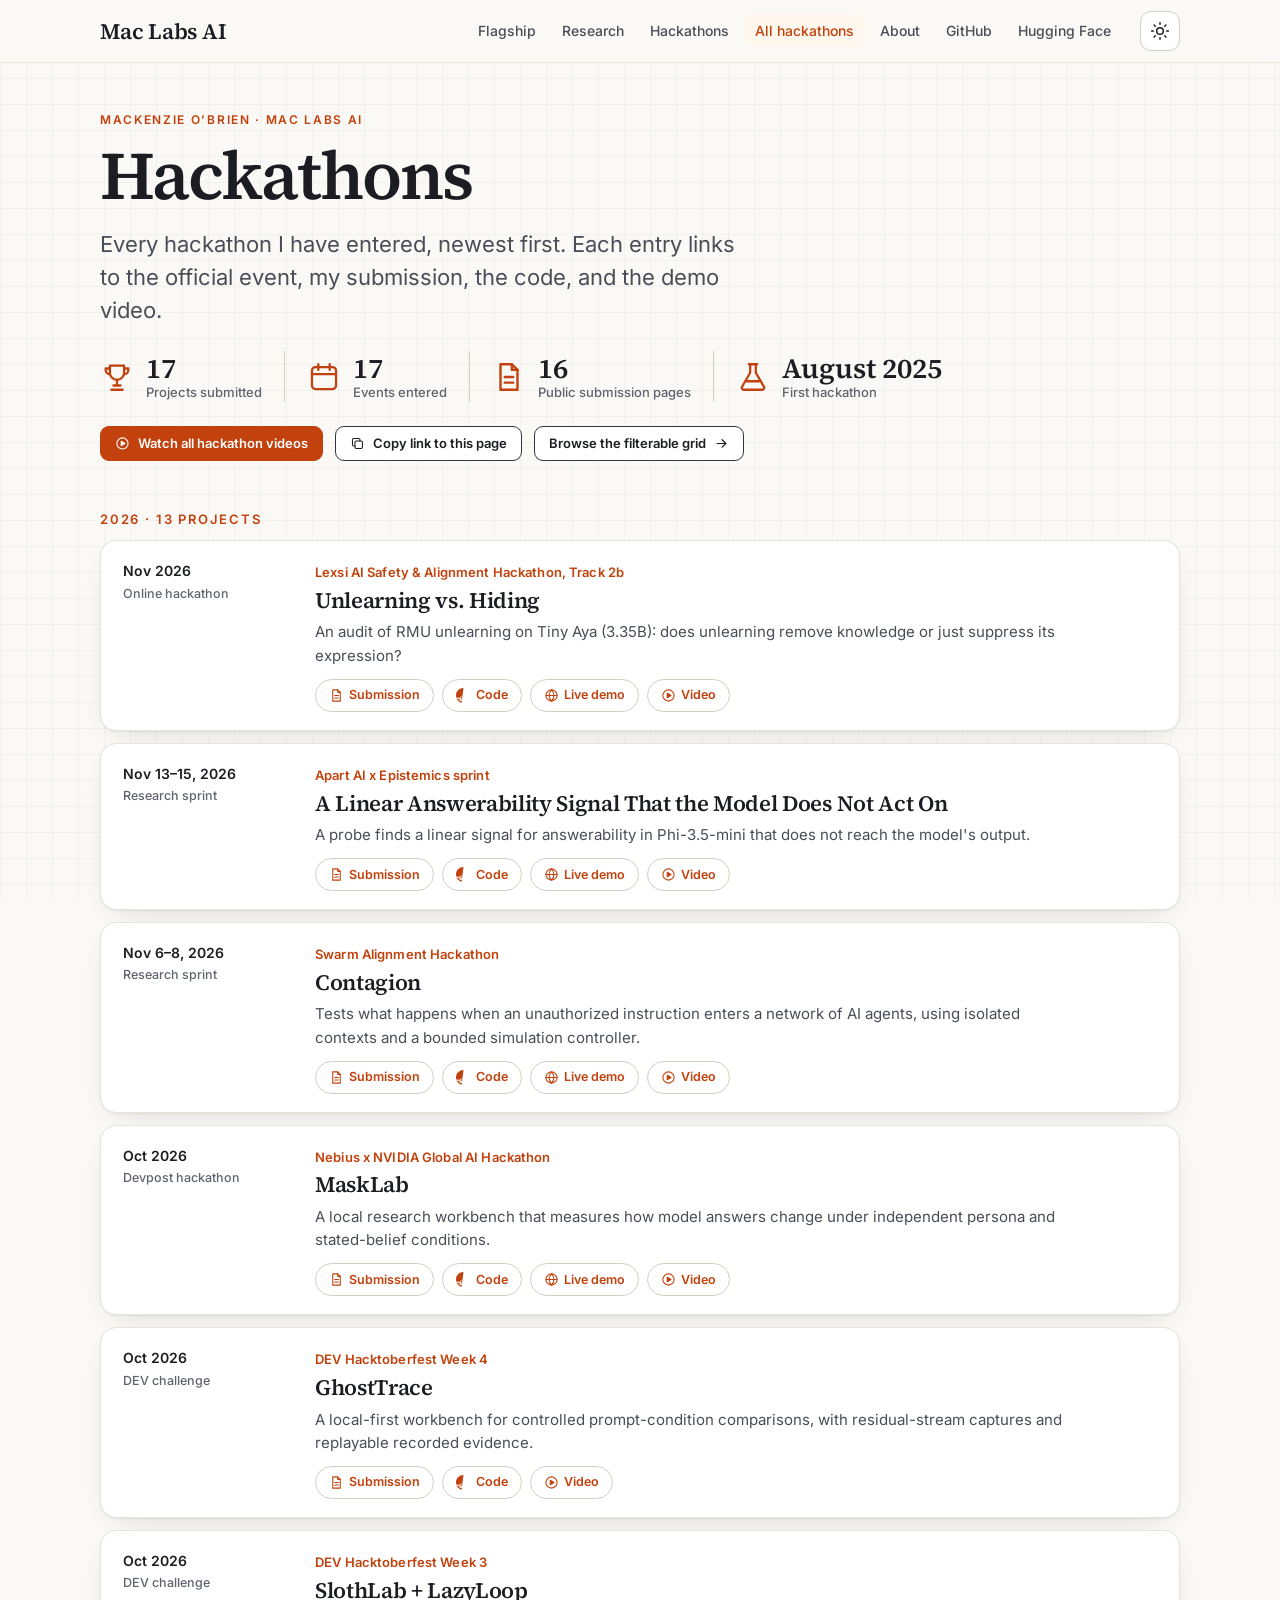
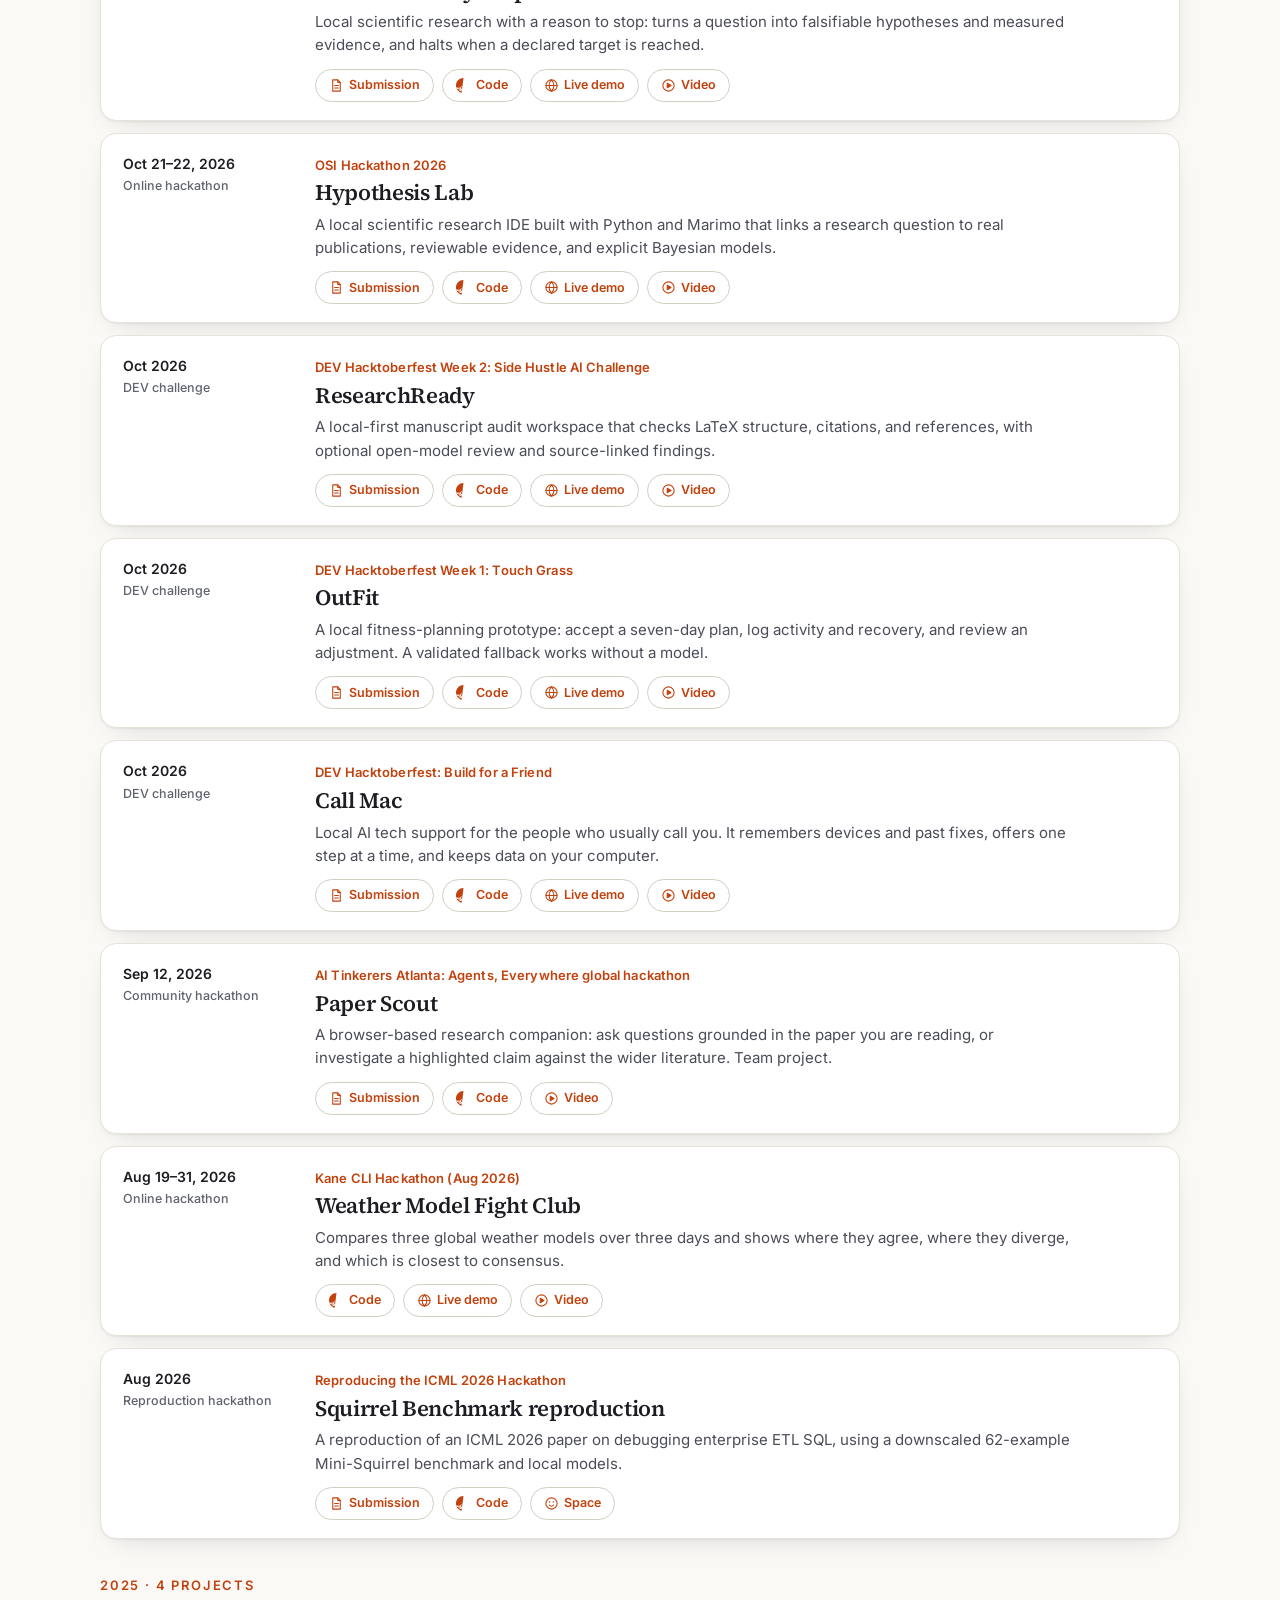
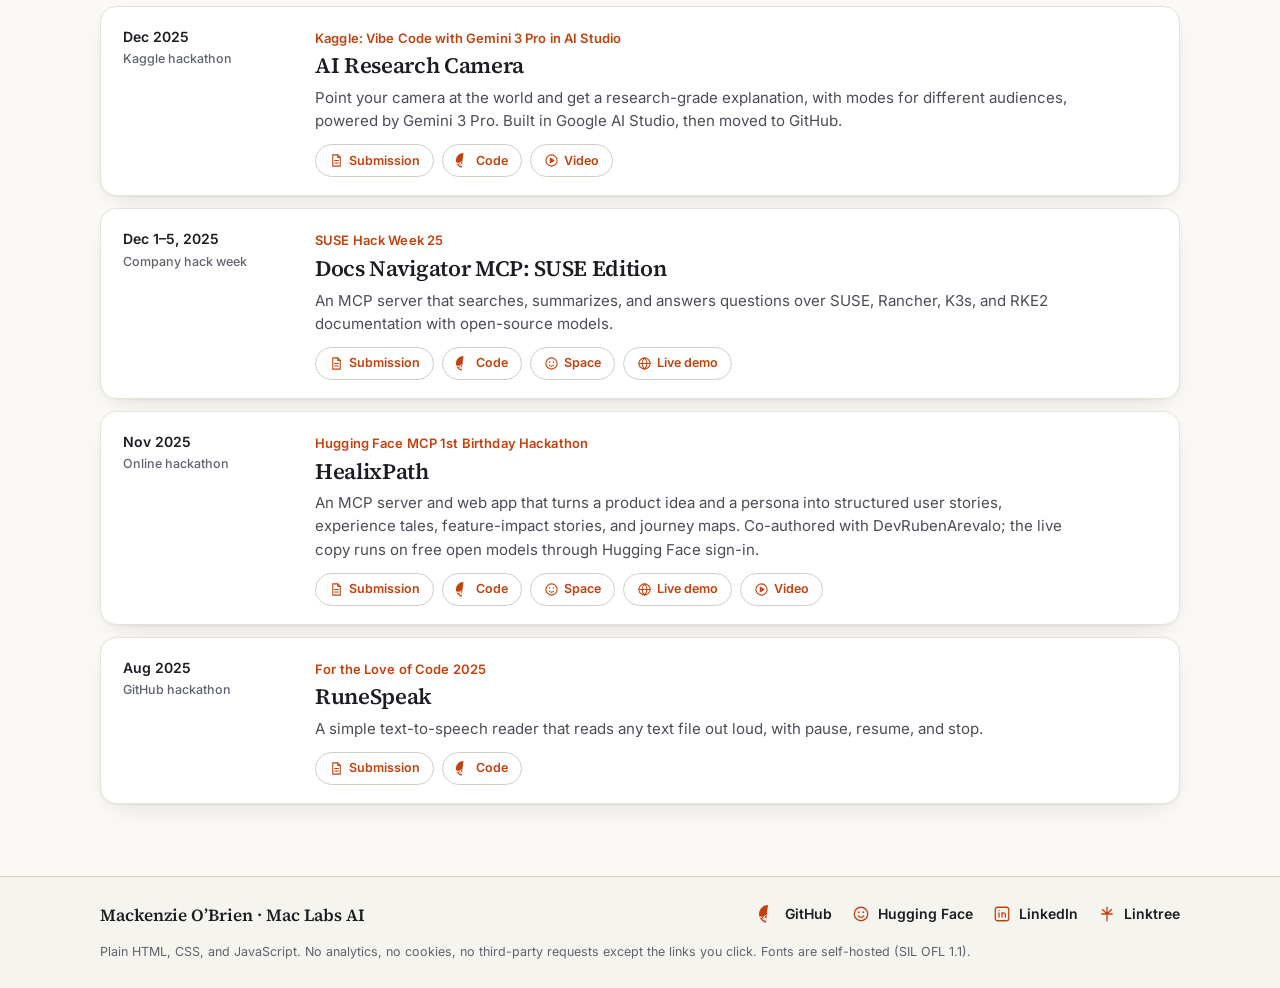
==== commit 672db70e: "Fix social tags, Apart title typo, and broken GitHub icon. Add Twitter title, description, and image" ====
--- a/hackathons/index.html
+++ b/hackathons/index.html
@@ -45,7 +45,7 @@
 </head>
 <body data-root="..">
 <svg width="0" height="0" style="position:absolute" aria-hidden="true" focusable="false">
-  <symbol id="i-github" viewBox="0 0 16 16"><path fill="currentColor" d="M8 0C3.58 0 0 3.58 0 8c0 3.54 2.29 6.53 5.47 7.59.4.07.55-.17.55-.38 0-.19-.01-.82-.01-1.49-2.01.37-2.53-.49-2.69-.94-.09-.23-.48-.94-.82-1.13-.28-.15-.68-.52-.01-.53.63-.01 1.08.58 <IP> 1.21 1.87.87 2.33.66.07-.52.28-.87.51-1.07-1.78-.2-3.64-.89-3.64-3.95 0-.87.31-1.59.82-2.15-.08-.2-.36-1.02.08-2.12 0 0 .67-.21 2.2.82.64-.18 1.32-.27 2-.27.68 0 1.36.09 2 .27 1.53-1.04 2.2-.82 2.2-.82.44 1.1.16 1.92.08 2.12.51.56.82 1.27.82 2.15 0 3.07-1.87 3.75-3.65 3.95.29.25.54.73.54 1.48 0 1.07-.01 1.93-.01 2.2 0 .21.15.46.55.38A8.013 8.013 0 0016 8c0-4.42-3.58-8-8-8z"/></symbol>
+  <symbol id="i-github" viewBox="0 0 16 16"><path fill="currentColor" d="M8 0C3.58 0 0 3.58 0 8c0 3.54 2.29 6.53 5.47 7.59.4.07.55-.17.55-.38 0-.19-.01-.82-.01-1.49-2.01.37-2.53-.49-2.69-.94-.09-.23-.48-.94-.82-1.13-.28-.15-.68-.52-.01-.53.63-.01 1.08.58 1.23 1.21 1.87.87 2.33.66.07-.52.28-.87.51-1.07-1.78-.2-3.64-.89-3.64-3.95 0-.87.31-1.59.82-2.15-.08-.2-.36-1.02.08-2.12 0 0 .67-.21 2.2.82.64-.18 1.32-.27 2-.27.68 0 1.36.09 2 .27 1.53-1.04 2.2-.82 2.2-.82.44 1.1.16 1.92.08 2.12.51.56.82 1.27.82 2.15 0 3.07-1.87 3.75-3.65 3.95.29.25.54.73.54 1.48 0 1.07-.01 1.93-.01 2.2 0 .21.15.46.55.38A8.013 8.013 0 0016 8c0-4.42-3.58-8-8-8z"/></symbol>
   <symbol id="i-hf" viewBox="0 0 24 24"><g fill="none" stroke="currentColor" stroke-width="1.7" stroke-linecap="round" stroke-linejoin="round"><circle cx="12" cy="12" r="9"/><path d="M8.5 14.5c1 1.4 2.1 2 3.5 2s2.5-.6 3.5-2"/><path d="M9 9.5h.01M15 9.5h.01" stroke-width="2.4"/></g></symbol>
   <symbol id="i-lounge" viewBox="0 0 24 24"><g fill="none" stroke="currentColor" stroke-width="1.7" stroke-linecap="round" stroke-linejoin="round"><path d="M4 11V8a3 3 0 0 1 3-3h10a3 3 0 0 1 3 3v3"/><path d="M3 11h18v5a2 2 0 0 1-2 2H5a2 2 0 0 1-2-2z"/><path d="M6 18v2M18 18v2"/></g></symbol>
   <symbol id="i-glama" viewBox="0 0 24 24"><g fill="none" stroke="currentColor" stroke-width="1.7" stroke-linecap="round" stroke-linejoin="round"><rect x="3" y="4" width="18" height="6" rx="1.5"/><rect x="3" y="14" width="18" height="6" rx="1.5"/><path d="M7 7h.01M7 17h.01" stroke-width="2.4"/></g></symbol>
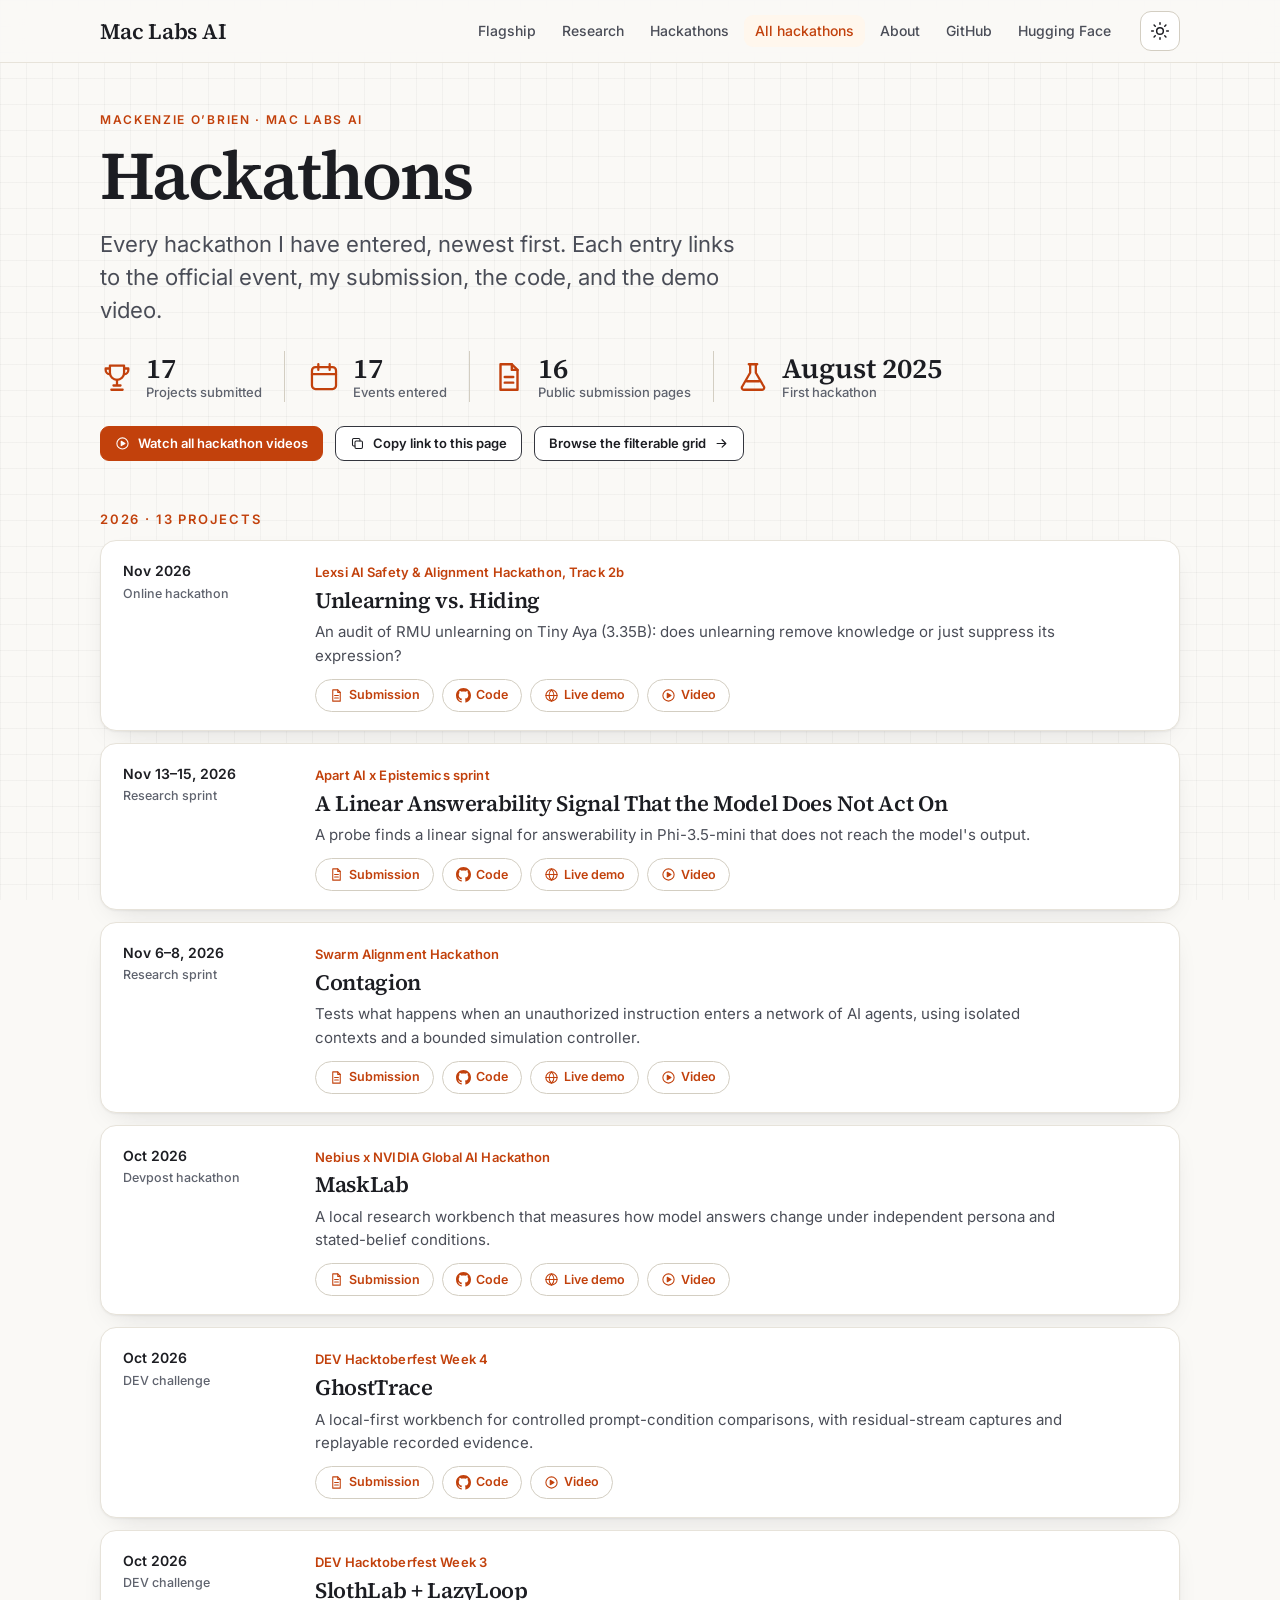
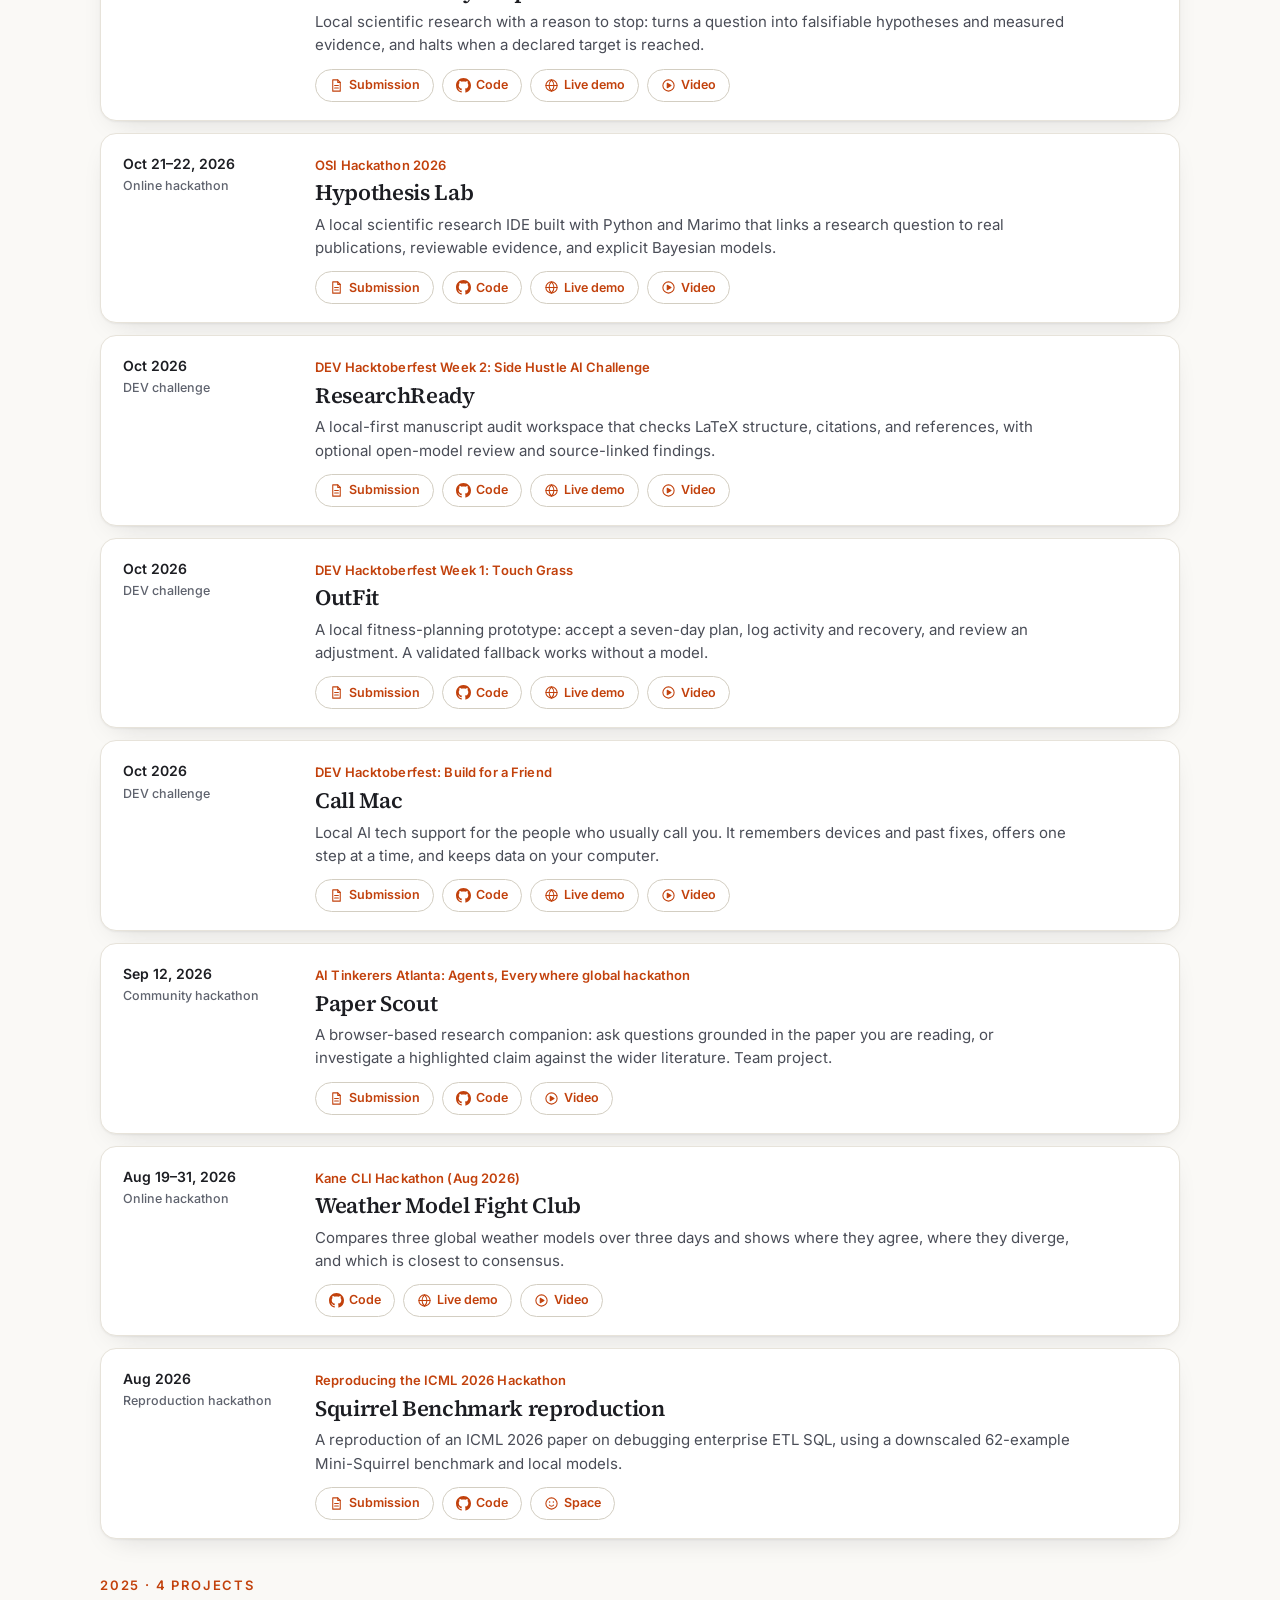
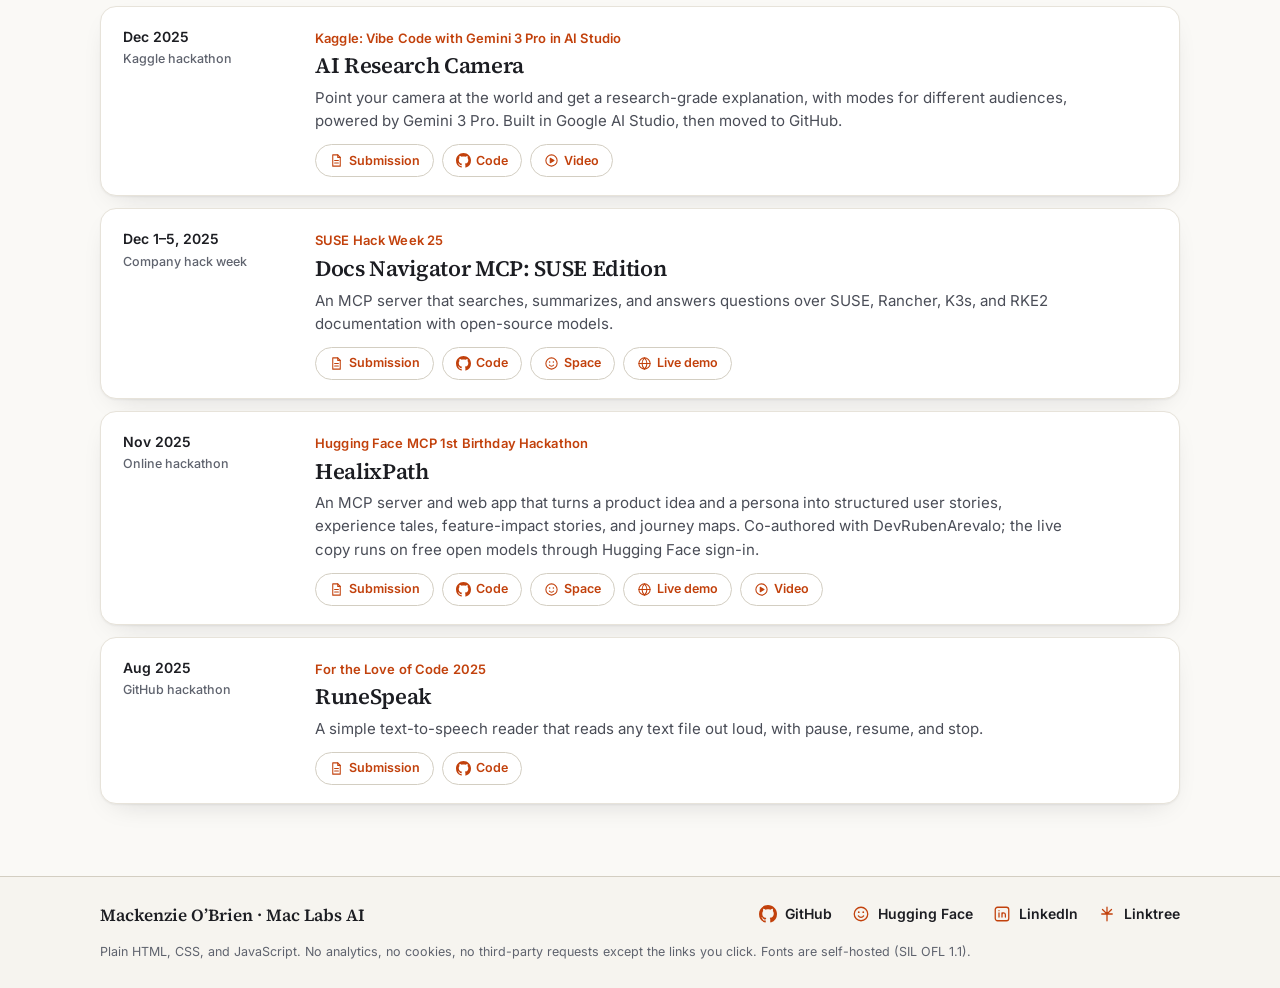
==== commit a9e23c54: "Replace the broken GitHub icon with the current official Octicons path. The older compact path did n" ====
--- a/hackathons/index.html
+++ b/hackathons/index.html
@@ -45,7 +45,7 @@
 </head>
 <body data-root="..">
 <svg width="0" height="0" style="position:absolute" aria-hidden="true" focusable="false">
-  <symbol id="i-github" viewBox="0 0 16 16"><path fill="currentColor" d="M8 0C3.58 0 0 3.58 0 8c0 3.54 2.29 6.53 5.47 7.59.4.07.55-.17.55-.38 0-.19-.01-.82-.01-1.49-2.01.37-2.53-.49-2.69-.94-.09-.23-.48-.94-.82-1.13-.28-.15-.68-.52-.01-.53.63-.01 1.08.58 1.23 1.21 1.87.87 2.33.66.07-.52.28-.87.51-1.07-1.78-.2-3.64-.89-3.64-3.95 0-.87.31-1.59.82-2.15-.08-.2-.36-1.02.08-2.12 0 0 .67-.21 2.2.82.64-.18 1.32-.27 2-.27.68 0 1.36.09 2 .27 1.53-1.04 2.2-.82 2.2-.82.44 1.1.16 1.92.08 2.12.51.56.82 1.27.82 2.15 0 3.07-1.87 3.75-3.65 3.95.29.25.54.73.54 1.48 0 1.07-.01 1.93-.01 2.2 0 .21.15.46.55.38A8.013 8.013 0 0016 8c0-4.42-3.58-8-8-8z"/></symbol>
+  <symbol id="i-github" viewBox="0 0 16 16"><path fill="currentColor" d="M8 0c4.42 0 8 3.58 8 8a8.013 8.013 0 0 1-5.45 7.59c-.4.08-.55-.17-.55-.38 0-.27.01-1.13.01-2.2 0-.75-.25-1.23-.54-1.48 1.78-.2 3.65-.88 3.65-3.95 0-.88-.31-1.59-.82-2.15.08-.2.36-1.02-.08-2.12 0 0-.67-.22-2.2.82-.64-.18-1.32-.27-2-.27-.68 0-1.36.09-2 .27-1.53-1.03-2.2-.82-2.2-.82-.44 1.1-.16 1.92-.08 2.12-.51.56-.82 1.28-.82 2.15 0 3.06 1.86 3.75 3.64 3.95-.23.2-.44.55-.51 1.07-.46.21-1.61.55-2.33-.66-.15-.24-.6-.83-1.23-.82-.67.01-.27.38.01.53.34.19.73.9.82 1.13.16.45.68 1.31 2.69.94 0 .67.01 1.3.01 1.49 0 .21-.15.45-.55.38A7.995 7.995 0 0 1 0 8c0-4.42 3.58-8 8-8Z"/></symbol>
   <symbol id="i-hf" viewBox="0 0 24 24"><g fill="none" stroke="currentColor" stroke-width="1.7" stroke-linecap="round" stroke-linejoin="round"><circle cx="12" cy="12" r="9"/><path d="M8.5 14.5c1 1.4 2.1 2 3.5 2s2.5-.6 3.5-2"/><path d="M9 9.5h.01M15 9.5h.01" stroke-width="2.4"/></g></symbol>
   <symbol id="i-lounge" viewBox="0 0 24 24"><g fill="none" stroke="currentColor" stroke-width="1.7" stroke-linecap="round" stroke-linejoin="round"><path d="M4 11V8a3 3 0 0 1 3-3h10a3 3 0 0 1 3 3v3"/><path d="M3 11h18v5a2 2 0 0 1-2 2H5a2 2 0 0 1-2-2z"/><path d="M6 18v2M18 18v2"/></g></symbol>
   <symbol id="i-glama" viewBox="0 0 24 24"><g fill="none" stroke="currentColor" stroke-width="1.7" stroke-linecap="round" stroke-linejoin="round"><rect x="3" y="4" width="18" height="6" rx="1.5"/><rect x="3" y="14" width="18" height="6" rx="1.5"/><path d="M7 7h.01M7 17h.01" stroke-width="2.4"/></g></symbol>
